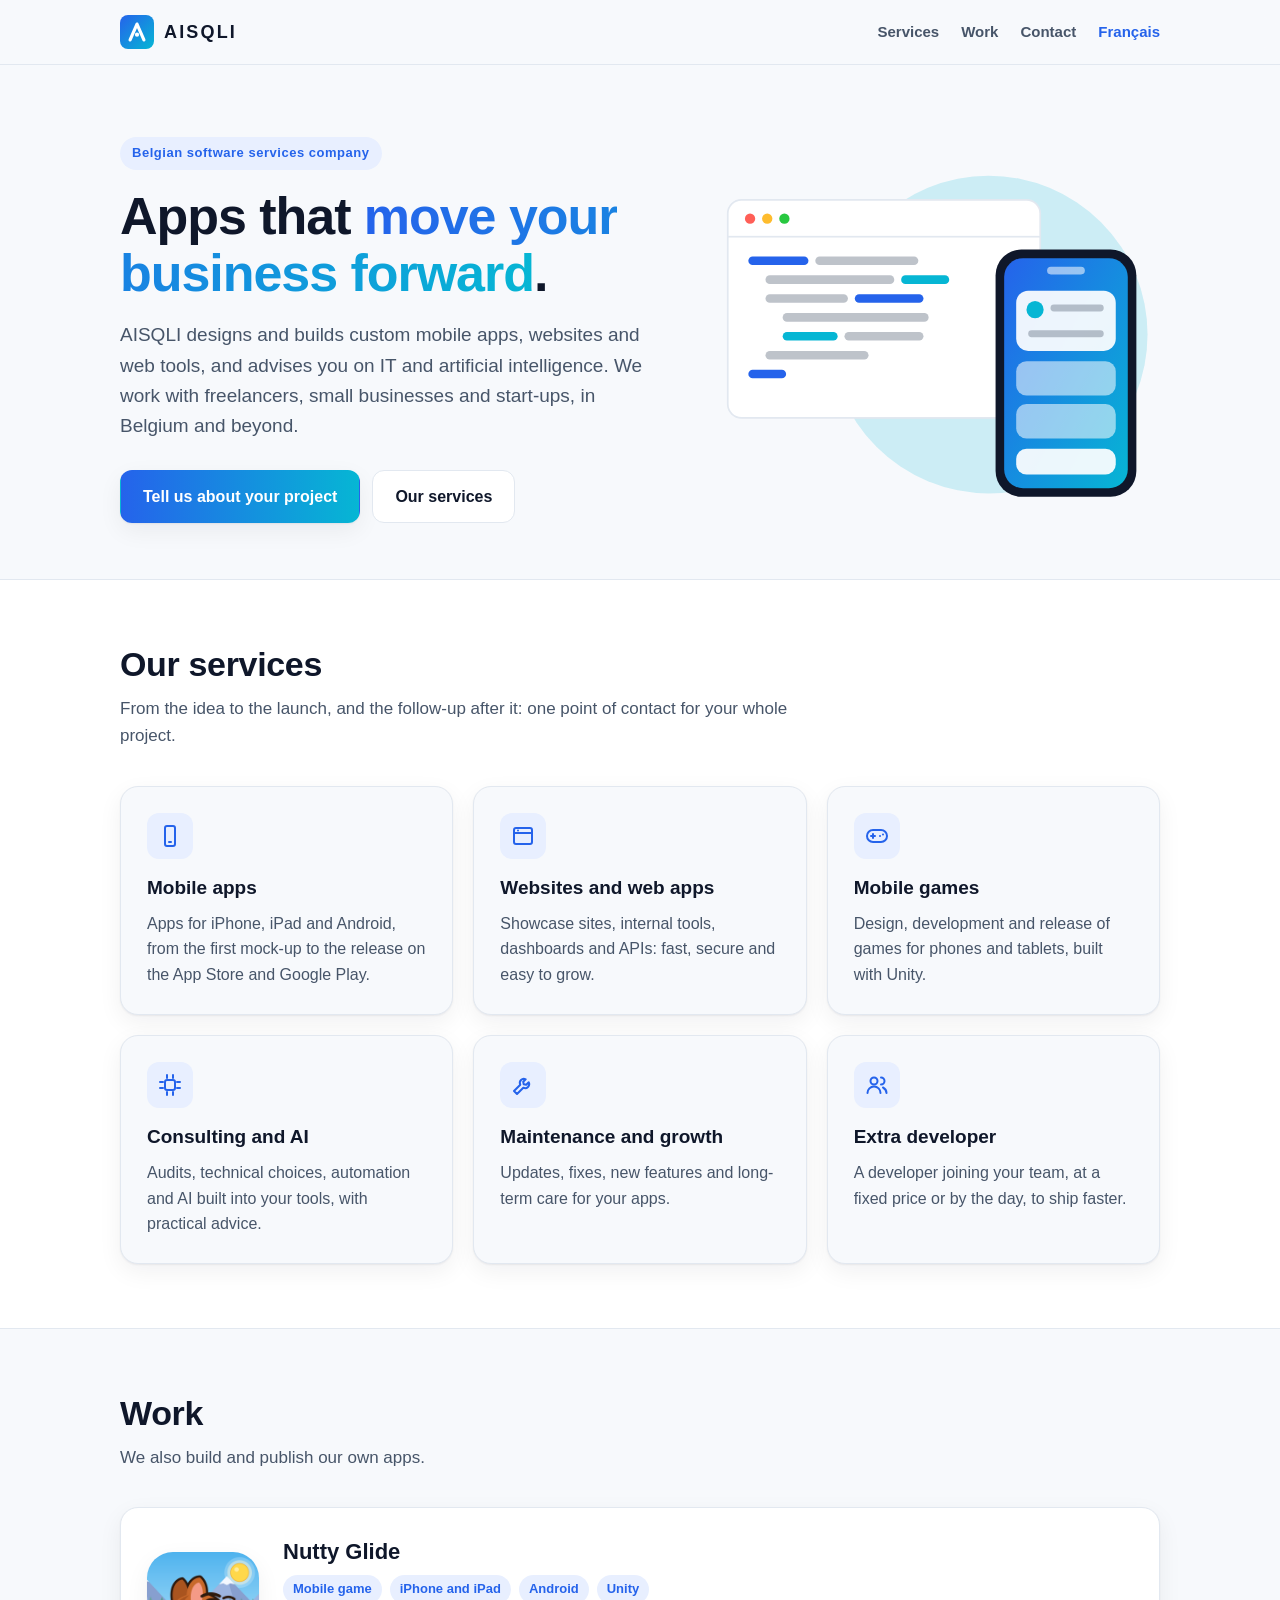
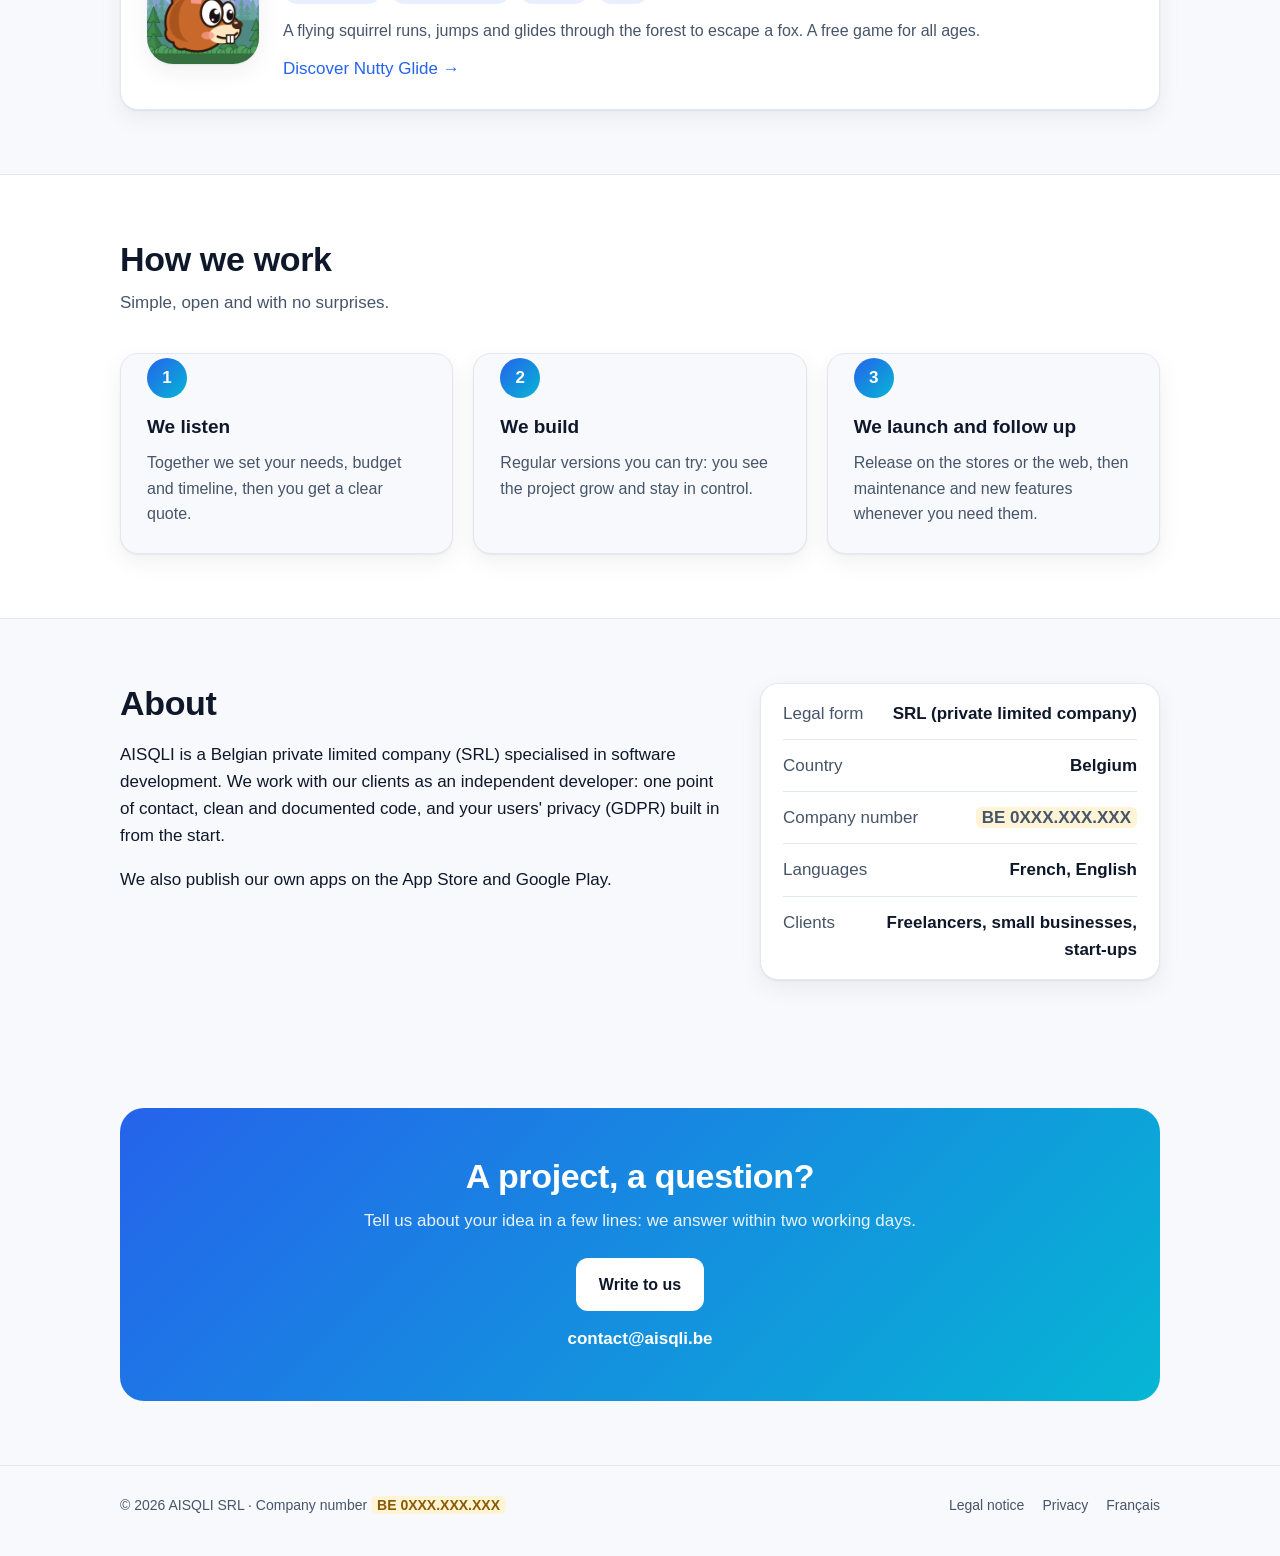
==== en/index.html @ 8b054ece "Site d'AISQLI SRL : accueil, services, réalisations, mentions légales et confidentialité (FR et EN)" ====
<!doctype html>
<html lang="en">
<head>
  <meta charset="utf-8">
  <meta name="viewport" content="width=device-width, initial-scale=1">
  <meta http-equiv="Content-Security-Policy" content="default-src 'none'; img-src 'self'; style-src 'self'; base-uri 'none'; form-action 'none'">
  <meta name="referrer" content="no-referrer">
  <title>AISQLI · App development and IT consulting</title>
  <meta name="description" content="AISQLI SRL designs and builds custom mobile apps, websites and web tools, and advises businesses on IT and artificial intelligence. A Belgian company.">
  <link rel="icon" type="image/svg+xml" href="../img/logo.svg">
  <link rel="apple-touch-icon" href="../img/apple-touch-icon.png">
  <link rel="alternate" hreflang="fr" href="../">
  <link rel="alternate" hreflang="en" href="./">
  <link rel="stylesheet" href="../style.css">
</head>
<body>
  <header class="top">
    <div class="wrap">
      <a class="brand" href="./"><img src="../img/logo.svg" alt="">AISQLI</a>
      <nav class="nav">
        <a class="hide-sm" href="#services">Services</a>
        <a class="hide-sm" href="#work">Work</a>
        <a href="#contact">Contact</a>
        <a class="lang" href="../" hreflang="fr" lang="fr">Français</a>
      </nav>
    </div>
  </header>

  <main>
    <section class="hero">
      <div class="wrap">
        <div>
          <span class="eyebrow">Belgian software services company</span>
          <h1>Apps that <span class="grad">move your business forward</span>.</h1>
          <p class="lead">AISQLI designs and builds custom mobile apps, websites and web tools, and advises you on IT and
            artificial intelligence. We work with freelancers, small businesses and start-ups, in Belgium and beyond.</p>
          <div class="actions">
            <a class="btn primary" href="mailto:contact@aisqli.be">Tell us about your project</a>
            <a class="btn ghost" href="#services">Our services</a>
          </div>
        </div>
        <svg class="art" viewBox="0 0 520 420" role="img" aria-label="A code window and a phone">
          <defs>
            <linearGradient id="screen" x1="0" y1="0" x2="1" y2="1">
              <stop offset="0" stop-color="#2563EB"/>
              <stop offset="1" stop-color="#06B6D4"/>
            </linearGradient>
          </defs>
          <circle class="glow" cx="320" cy="215" r="185"/>
          <rect class="window" x="16" y="58" width="364" height="254" rx="16"/>
          <circle class="dot1" cx="42" cy="80" r="6"/>
          <circle class="dot2" cx="62" cy="80" r="6"/>
          <circle class="dot3" cx="82" cy="80" r="6"/>
          <rect class="bar" x="16" y="100" width="364" height="2"/>
          <rect class="code-a" x="40" y="124" width="70" height="10" rx="5"/>
          <rect class="code-c" x="118" y="124" width="120" height="10" rx="5"/>
          <rect class="code-c" x="60" y="146" width="150" height="10" rx="5"/>
          <rect class="code-b" x="218" y="146" width="56" height="10" rx="5"/>
          <rect class="code-c" x="60" y="168" width="96" height="10" rx="5"/>
          <rect class="code-a" x="164" y="168" width="80" height="10" rx="5"/>
          <rect class="code-c" x="80" y="190" width="170" height="10" rx="5"/>
          <rect class="code-b" x="80" y="212" width="64" height="10" rx="5"/>
          <rect class="code-c" x="152" y="212" width="92" height="10" rx="5"/>
          <rect class="code-c" x="60" y="234" width="120" height="10" rx="5"/>
          <rect class="code-a" x="40" y="256" width="44" height="10" rx="5"/>
          <rect class="phone" x="328" y="116" width="164" height="288" rx="30"/>
          <rect class="screen" x="338" y="126" width="144" height="268" rx="22"/>
          <rect class="chip" x="388" y="136" width="44" height="9" rx="4.5"/>
          <rect class="card" x="352" y="164" width="116" height="70" rx="14"/>
          <circle class="code-b" cx="374" cy="186" r="10"/>
          <rect class="code-c" x="392" y="180" width="62" height="8" rx="4"/>
          <rect class="code-c" x="366" y="210" width="88" height="8" rx="4"/>
          <rect class="chip" x="352" y="246" width="116" height="40" rx="12"/>
          <rect class="chip" x="352" y="296" width="116" height="40" rx="12"/>
          <rect class="card" x="352" y="348" width="116" height="30" rx="12"/>
        </svg>
      </div>
    </section>

    <section id="services" class="alt">
      <div class="wrap">
        <h2>Our services</h2>
        <p class="sub">From the idea to the launch, and the follow-up after it: one point of contact for your whole project.</p>
        <div class="grid three">
          <article class="card">
            <div class="icon"><svg viewBox="0 0 24 24" aria-hidden="true"><rect x="7" y="2" width="10" height="20" rx="2"/><path d="M11 18h2"/></svg></div>
            <h3>Mobile apps</h3>
            <p>Apps for iPhone, iPad and Android, from the first mock-up to the release on the App Store and Google Play.</p>
          </article>
          <article class="card">
            <div class="icon"><svg viewBox="0 0 24 24" aria-hidden="true"><rect x="3" y="4" width="18" height="16" rx="2"/><path d="M3 9h18"/><path d="M7 6.5h.01"/></svg></div>
            <h3>Websites and web apps</h3>
            <p>Showcase sites, internal tools, dashboards and APIs: fast, secure and easy to grow.</p>
          </article>
          <article class="card">
            <div class="icon"><svg viewBox="0 0 24 24" aria-hidden="true"><rect x="2" y="6" width="20" height="12" rx="6"/><path d="M6 12h4M8 10v4"/><path d="M15 12h.01M18 10.5h.01"/></svg></div>
            <h3>Mobile games</h3>
            <p>Design, development and release of games for phones and tablets, built with Unity.</p>
          </article>
          <article class="card">
            <div class="icon"><svg viewBox="0 0 24 24" aria-hidden="true"><rect x="7" y="7" width="10" height="10" rx="2"/><path d="M9 2v3M15 2v3M9 19v3M15 19v3M2 9h3M2 15h3M19 9h3M19 15h3"/></svg></div>
            <h3>Consulting and AI</h3>
            <p>Audits, technical choices, automation and AI built into your tools, with practical advice.</p>
          </article>
          <article class="card">
            <div class="icon"><svg viewBox="0 0 24 24" aria-hidden="true"><path d="M14.7 6.3a4 4 0 0 0-5.4 5.4L3 18l3 3 6.3-6.3a4 4 0 0 0 5.4-5.4l-2.5 2.5-2.5-.5-.5-2.5z"/></svg></div>
            <h3>Maintenance and growth</h3>
            <p>Updates, fixes, new features and long-term care for your apps.</p>
          </article>
          <article class="card">
            <div class="icon"><svg viewBox="0 0 24 24" aria-hidden="true"><circle cx="9" cy="8" r="3.5"/><path d="M2.5 20a6.5 6.5 0 0 1 13 0"/><path d="M16 4.5a3.5 3.5 0 0 1 0 7"/><path d="M18 14.5a6.5 6.5 0 0 1 3.5 5.5"/></svg></div>
            <h3>Extra developer</h3>
            <p>A developer joining your team, at a fixed price or by the day, to ship faster.</p>
          </article>
        </div>
      </div>
    </section>

    <section id="work">
      <div class="wrap">
        <h2>Work</h2>
        <p class="sub">We also build and publish our own apps.</p>
        <article class="card work">
          <img src="../img/nutty-glide.png" alt="Nutty Glide icon">
          <div>
            <h3>Nutty Glide</h3>
            <ul class="tags"><li>Mobile game</li><li>iPhone and iPad</li><li>Android</li><li>Unity</li></ul>
            <p>A flying squirrel runs, jumps and glides through the forest to escape a fox. A free game for all ages.</p>
            <a href="https://nuttyglide.github.io/">Discover Nutty Glide →</a>
          </div>
        </article>
      </div>
    </section>

    <section id="method" class="alt">
      <div class="wrap">
        <h2>How we work</h2>
        <p class="sub">Simple, open and with no surprises.</p>
        <div class="grid three steps">
          <article class="card step">
            <div class="num">1</div>
            <h3>We listen</h3>
            <p>Together we set your needs, budget and timeline, then you get a clear quote.</p>
          </article>
          <article class="card step">
            <div class="num">2</div>
            <h3>We build</h3>
            <p>Regular versions you can try: you see the project grow and stay in control.</p>
          </article>
          <article class="card step">
            <div class="num">3</div>
            <h3>We launch and follow up</h3>
            <p>Release on the stores or the web, then maintenance and new features whenever you need them.</p>
          </article>
        </div>
      </div>
    </section>

    <section id="about">
      <div class="wrap about">
        <div>
          <h2>About</h2>
          <p>AISQLI is a Belgian private limited company (SRL) specialised in software development. We work with our
            clients as an independent developer: one point of contact, clean and documented code, and your users' privacy
            (GDPR) built in from the start.</p>
          <p>We also publish our own apps on the App Store and Google Play.</p>
        </div>
        <ul class="facts card">
          <li><span>Legal form</span><span>SRL (private limited company)</span></li>
          <li><span>Country</span><span>Belgium</span></li>
          <li><span>Company number</span><span><span class="todo">BE 0XXX.XXX.XXX</span></span></li>
          <li><span>Languages</span><span>French, English</span></li>
          <li><span>Clients</span><span>Freelancers, small businesses, start-ups</span></li>
        </ul>
      </div>
    </section>

    <section id="contact">
      <div class="wrap">
        <div class="contact">
          <h2>A project, a question?</h2>
          <p>Tell us about your idea in a few lines: we answer within two working days.</p>
          <a class="btn" href="mailto:contact@aisqli.be">Write to us</a>
          <a class="mail" href="mailto:contact@aisqli.be">contact@aisqli.be</a>
        </div>
      </div>
    </section>
  </main>

  <footer class="foot">
    <div class="wrap">
      <span>© 2026 AISQLI SRL · Company number <span class="todo">BE 0XXX.XXX.XXX</span></span>
      <nav>
        <a href="legal.html">Legal notice</a>
        <a href="privacy.html">Privacy</a>
        <a href="../" hreflang="fr" lang="fr">Français</a>
      </nav>
    </div>
  </footer>
</body>
</html>
---- style.css ----
/* AISQLI SRL: one stylesheet for every page. No external fonts, scripts or images. */
:root {
  --bg: #f7f9fc;
  --surface: #ffffff;
  --ink: #0f172a;
  --muted: #475569;
  --line: #e2e8f0;
  --accent: #2563eb;
  --accent-2: #06b6d4;
  --accent-soft: #e8efff;
  --todo-bg: #fff4d6;
  --todo-ink: #8a5a00;
  --radius: 18px;
  --shadow: 0 1px 2px rgba(15, 23, 42, 0.06), 0 8px 24px rgba(15, 23, 42, 0.06);
  --font: -apple-system, BlinkMacSystemFont, "Segoe UI", Inter, Roboto, "Helvetica Neue", Arial, sans-serif;
  color-scheme: light dark;
}

@media (prefers-color-scheme: dark) {
  :root {
    --bg: #0b1120;
    --surface: #111a2e;
    --ink: #e6ecf5;
    --muted: #9fb0c8;
    --line: #22304a;
    --accent: #5b8cff;
    --accent-2: #22d3ee;
    --accent-soft: #16233f;
    --todo-bg: #3a2c0a;
    --todo-ink: #ffd57a;
    --shadow: 0 1px 2px rgba(0, 0, 0, 0.4), 0 8px 24px rgba(0, 0, 0, 0.3);
  }
}

* { box-sizing: border-box; }

html { scroll-behavior: smooth; }

body {
  margin: 0;
  background: var(--bg);
  color: var(--ink);
  font-family: var(--font);
  font-size: 17px;
  line-height: 1.6;
  -webkit-text-size-adjust: 100%;
}

a { color: var(--accent); text-decoration: none; }
a:hover { text-decoration: underline; }

.wrap { max-width: 1080px; margin: 0 auto; padding: 0 20px; }

/* Header */
.top {
  position: sticky;
  top: 0;
  z-index: 10;
  background: color-mix(in srgb, var(--bg) 88%, transparent);
  backdrop-filter: saturate(160%) blur(10px);
  -webkit-backdrop-filter: saturate(160%) blur(10px);
  border-bottom: 1px solid var(--line);
}
.top .wrap { display: flex; align-items: center; justify-content: space-between; height: 64px; gap: 16px; }
.brand { display: flex; align-items: center; gap: 10px; color: var(--ink); font-weight: 800; letter-spacing: 0.12em; font-size: 18px; }
.brand:hover { text-decoration: none; }
.brand img { width: 34px; height: 34px; }
.nav { display: flex; gap: 22px; font-size: 15px; }
.nav a { color: var(--muted); font-weight: 600; }
.nav a:hover { color: var(--ink); text-decoration: none; }
.nav .lang { color: var(--accent); }

/* Hero */
.hero { padding: 72px 0 56px; }
.hero .wrap { display: grid; grid-template-columns: 1.1fr 0.9fr; gap: 48px; align-items: center; }
.eyebrow {
  display: inline-block;
  padding: 6px 12px;
  border-radius: 999px;
  background: var(--accent-soft);
  color: var(--accent);
  font-size: 13px;
  font-weight: 700;
  letter-spacing: 0.04em;
}
h1 { font-size: clamp(34px, 5vw, 52px); line-height: 1.1; margin: 18px 0 18px; letter-spacing: -0.02em; }
h1 .grad {
  background: linear-gradient(90deg, var(--accent), var(--accent-2));
  -webkit-background-clip: text;
  background-clip: text;
  color: transparent;
}
.lead { font-size: 19px; color: var(--muted); max-width: 34em; margin: 0 0 28px; }
.actions { display: flex; flex-wrap: wrap; gap: 12px; }
.btn {
  display: inline-block;
  padding: 13px 22px;
  border-radius: 12px;
  font-weight: 700;
  font-size: 16px;
  border: 1px solid transparent;
}
.btn:hover { text-decoration: none; }
.btn.primary { background: linear-gradient(90deg, var(--accent), var(--accent-2)); color: #fff; box-shadow: var(--shadow); }
.btn.primary:hover { filter: brightness(1.06); }
.btn.ghost { border-color: var(--line); color: var(--ink); background: var(--surface); }
.btn.ghost:hover { border-color: var(--accent); }

/* Hero illustration (inline SVG, coloured from here) */
.art { width: 100%; height: auto; display: block; }
.art .window { fill: var(--surface); stroke: var(--line); stroke-width: 2; }
.art .bar { fill: var(--line); }
.art .dot1 { fill: #ff5f57; }
.art .dot2 { fill: #febc2e; }
.art .dot3 { fill: #28c840; }
.art .code-a { fill: var(--accent); }
.art .code-b { fill: var(--accent-2); }
.art .code-c { fill: var(--muted); opacity: 0.35; }
.art .phone { fill: var(--ink); }
.art .screen { fill: url(#screen); }
.art .card { fill: #ffffff; opacity: 0.92; }
.art .chip { fill: #ffffff; opacity: 0.55; }
.art .glow { fill: var(--accent-2); opacity: 0.18; }

/* Sections */
section { padding: 64px 0; }
section.alt { background: var(--surface); border-top: 1px solid var(--line); border-bottom: 1px solid var(--line); }
h2 { font-size: clamp(26px, 3.4vw, 34px); line-height: 1.2; margin: 0 0 10px; letter-spacing: -0.01em; }
.sub { color: var(--muted); margin: 0 0 36px; max-width: 40em; }

.grid { display: grid; gap: 20px; }
.grid.three { grid-template-columns: repeat(3, 1fr); }
.grid.two { grid-template-columns: repeat(2, 1fr); }

.card {
  background: var(--surface);
  border: 1px solid var(--line);
  border-radius: var(--radius);
  padding: 26px;
  box-shadow: var(--shadow);
}
section.alt .card { background: var(--bg); }
.card h3 { margin: 14px 0 8px; font-size: 19px; }
.card p { margin: 0; color: var(--muted); font-size: 16px; }
.icon {
  width: 46px;
  height: 46px;
  border-radius: 12px;
  display: grid;
  place-items: center;
  background: var(--accent-soft);
}
.icon svg { width: 24px; height: 24px; fill: none; stroke: var(--accent); stroke-width: 2; stroke-linecap: round; stroke-linejoin: round; }

/* Work */
.work { display: flex; gap: 24px; align-items: center; }
.work img { width: 112px; height: 112px; border-radius: 26px; box-shadow: var(--shadow); flex: none; }
.work h3 { margin: 0 0 6px; font-size: 22px; }
.work p { margin: 0 0 12px; color: var(--muted); }
.tags { display: flex; flex-wrap: wrap; gap: 8px; margin: 0 0 14px; padding: 0; list-style: none; }
.tags li { font-size: 13px; font-weight: 700; color: var(--accent); background: var(--accent-soft); padding: 4px 10px; border-radius: 999px; }

/* Steps */
.steps { counter-reset: step; }
.step { position: relative; padding-top: 4px; }
.step .num {
  width: 40px;
  height: 40px;
  border-radius: 50%;
  display: grid;
  place-items: center;
  font-weight: 800;
  color: #fff;
  background: linear-gradient(135deg, var(--accent), var(--accent-2));
}

/* About */
.about { display: grid; grid-template-columns: 1.2fr 0.8fr; gap: 40px; align-items: start; }
.facts { list-style: none; margin: 0; padding: 0; }
.facts.card { padding: 4px 22px; }
.facts li:last-child { border-bottom: none; }
.facts li { padding: 12px 0; border-bottom: 1px solid var(--line); display: flex; justify-content: space-between; gap: 16px; }
.facts li span:first-child { color: var(--muted); }
.facts li span:last-child { font-weight: 600; text-align: right; }

/* Contact */
.contact {
  text-align: center;
  background: linear-gradient(135deg, var(--accent), var(--accent-2));
  color: #fff;
  border-radius: 24px;
  padding: 48px 24px;
}
.contact h2 { color: #fff; }
.contact p { color: rgba(255, 255, 255, 0.9); margin: 0 auto 24px; max-width: 34em; }
.contact .btn { background: #fff; color: #0f172a; }
.contact .mail { display: block; margin-top: 14px; color: #fff; font-weight: 700; }

/* Text pages (legal, privacy) */
.page { padding: 48px 0 64px; }
.page .wrap { max-width: 820px; }
.page h1 { font-size: clamp(30px, 4vw, 40px); margin-top: 0; }
.page h2 { font-size: 22px; margin: 34px 0 8px; }
.page p, .page li { color: var(--muted); }
.page dl { display: grid; grid-template-columns: max-content 1fr; gap: 8px 20px; margin: 0; }
.page dt { font-weight: 700; color: var(--ink); }
.page dd { margin: 0; color: var(--muted); }
.updated { font-size: 14px; color: var(--muted); }

/* Information still to fill in before going live */
.todo { background: var(--todo-bg); color: var(--todo-ink); padding: 1px 6px; border-radius: 6px; font-weight: 700; }

/* Footer */
.foot { border-top: 1px solid var(--line); padding: 28px 0 40px; font-size: 14px; color: var(--muted); }
.foot .wrap { display: flex; flex-wrap: wrap; justify-content: space-between; gap: 12px; }
.foot nav { display: flex; flex-wrap: wrap; gap: 18px; }
.foot a { color: var(--muted); }

/* Phones and tablets */
@media (max-width: 900px) {
  .hero .wrap, .about { grid-template-columns: 1fr; }
  .hero { padding-top: 44px; }
  .art { max-width: 460px; margin: 0 auto; }
  .grid.three { grid-template-columns: repeat(2, 1fr); }
}

@media (max-width: 640px) {
  body { font-size: 16px; }
  .wrap { padding: 0 16px; }
  .nav { gap: 14px; font-size: 14px; }
  .nav .hide-sm { display: none; }
  .grid.three, .grid.two { grid-template-columns: 1fr; }
  section { padding: 48px 0; }
  .work { flex-direction: column; align-items: flex-start; }
  .page dl { grid-template-columns: 1fr; gap: 2px; }
  .page dd { margin-bottom: 10px; }
  .facts li { flex-direction: column; gap: 2px; }
  .facts li span:last-child { text-align: left; }
}
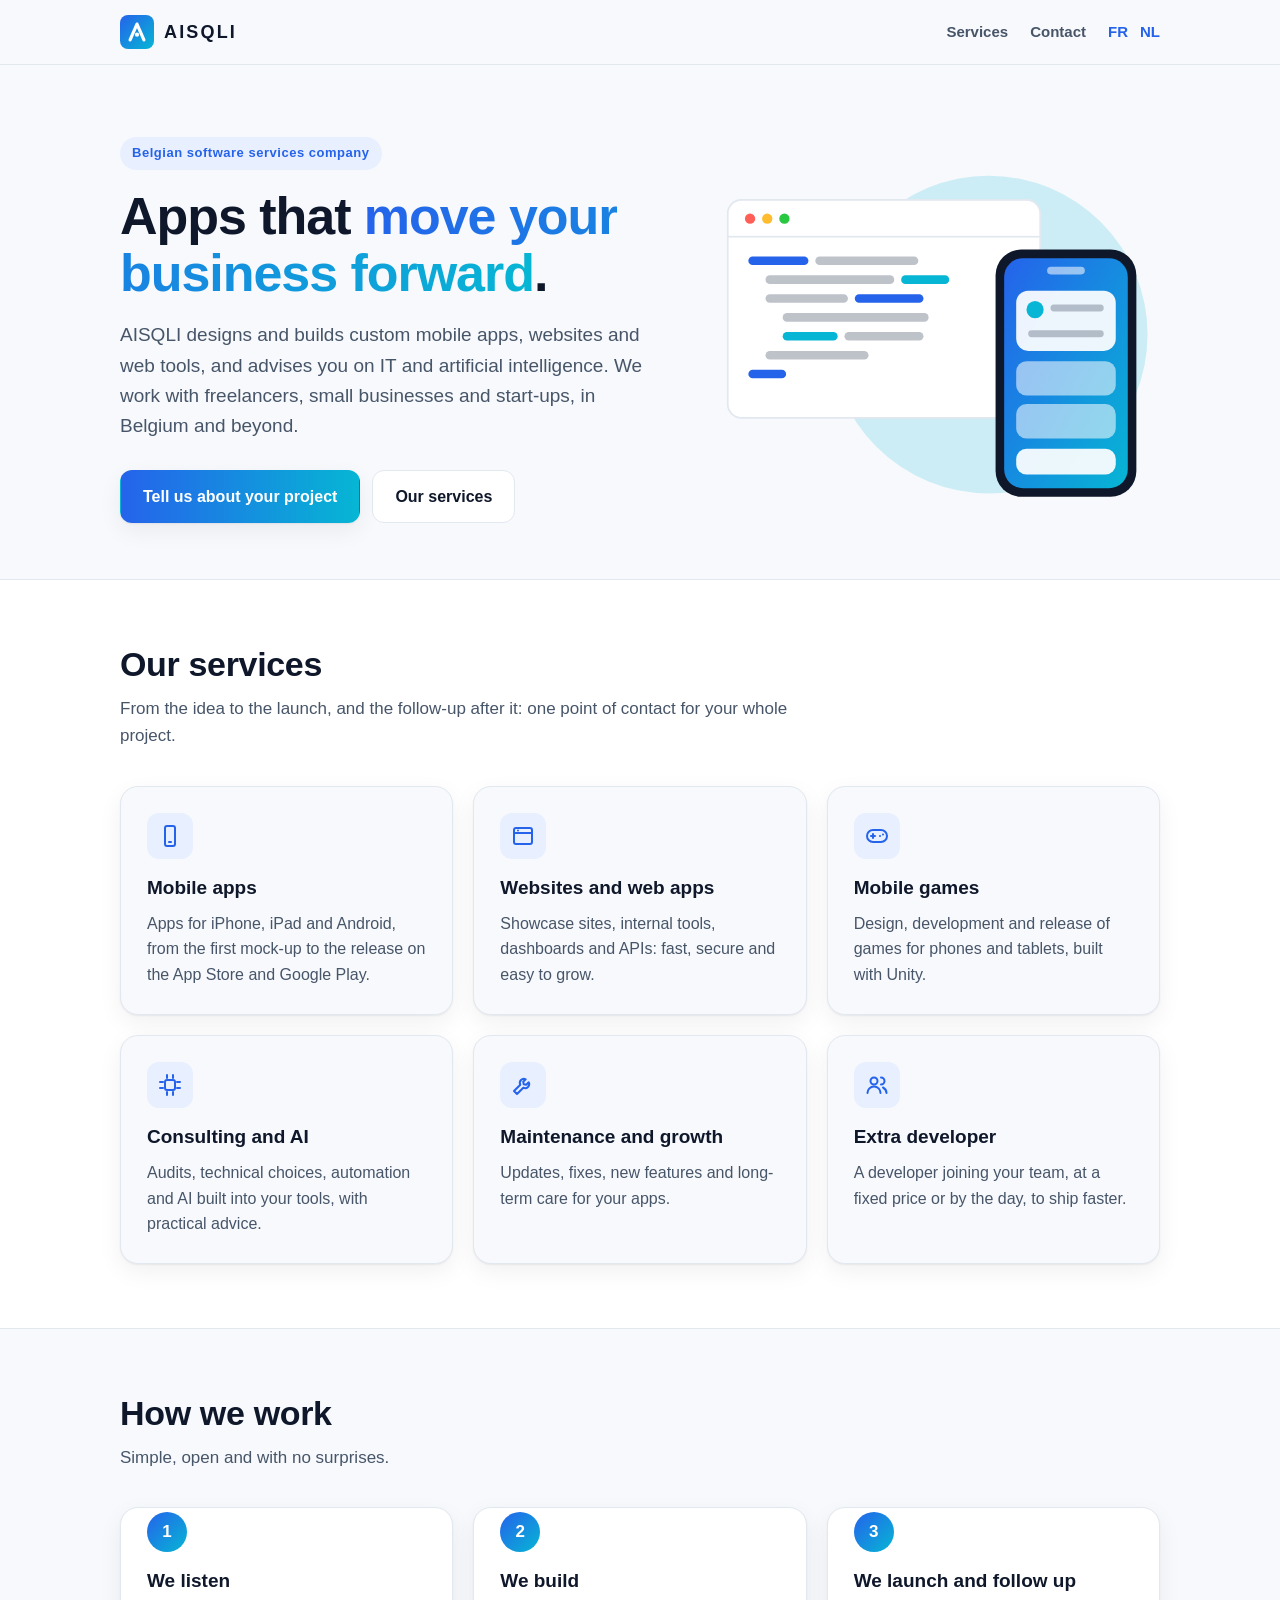
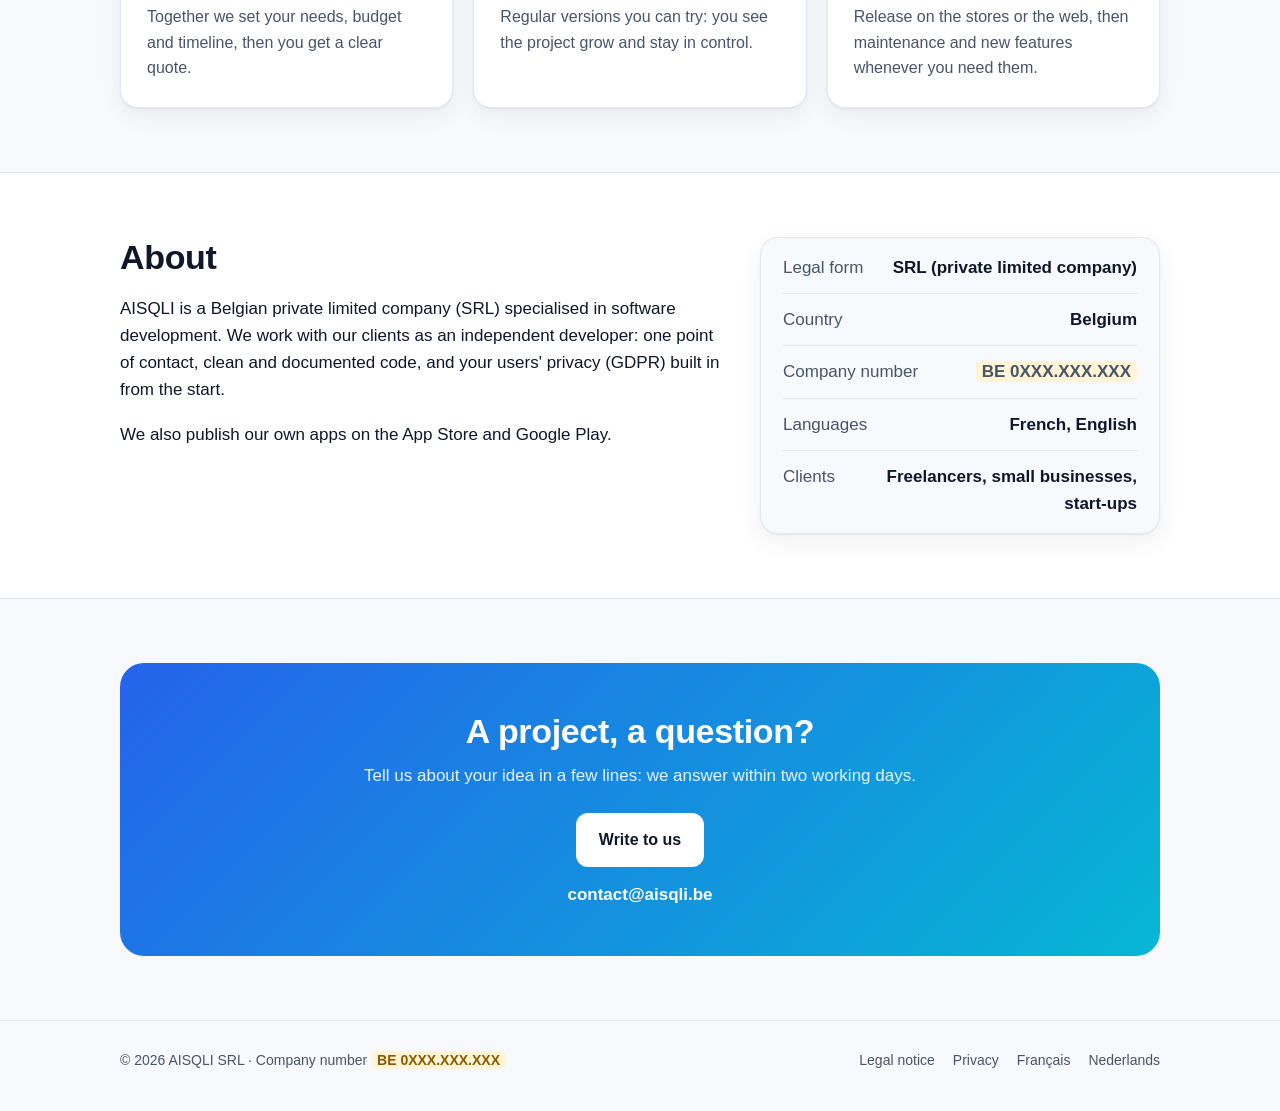
==== commit 5379ec56: "Sans la section Réalisations ; version néerlandaise (nl/)" ====
--- a/en/index.html
+++ b/en/index.html
@@ -10,6 +10,7 @@
   <link rel="icon" type="image/svg+xml" href="../img/logo.svg">
   <link rel="apple-touch-icon" href="../img/apple-touch-icon.png">
   <link rel="alternate" hreflang="fr" href="../">
+  <link rel="alternate" hreflang="nl" href="../nl/">
   <link rel="alternate" hreflang="en" href="./">
   <link rel="stylesheet" href="../style.css">
 </head>
@@ -19,9 +20,9 @@
       <a class="brand" href="./"><img src="../img/logo.svg" alt="">AISQLI</a>
       <nav class="nav">
         <a class="hide-sm" href="#services">Services</a>
-        <a class="hide-sm" href="#work">Work</a>
         <a href="#contact">Contact</a>
-        <a class="lang" href="../" hreflang="fr" lang="fr">Français</a>
+        <a class="lang" href="../" hreflang="fr" lang="fr">FR</a>
+        <a class="lang" href="../nl/" hreflang="nl" lang="nl">NL</a>
       </nav>
     </div>
   </header>
@@ -116,23 +117,7 @@
       </div>
     </section>
 
-    <section id="work">
-      <div class="wrap">
-        <h2>Work</h2>
-        <p class="sub">We also build and publish our own apps.</p>
-        <article class="card work">
-          <img src="../img/nutty-glide.png" alt="Nutty Glide icon">
-          <div>
-            <h3>Nutty Glide</h3>
-            <ul class="tags"><li>Mobile game</li><li>iPhone and iPad</li><li>Android</li><li>Unity</li></ul>
-            <p>A flying squirrel runs, jumps and glides through the forest to escape a fox. A free game for all ages.</p>
-            <a href="https://nuttyglide.github.io/">Discover Nutty Glide →</a>
-          </div>
-        </article>
-      </div>
-    </section>
-
-    <section id="method" class="alt">
+    <section id="method">
       <div class="wrap">
         <h2>How we work</h2>
         <p class="sub">Simple, open and with no surprises.</p>
@@ -156,7 +141,7 @@
       </div>
     </section>
 
-    <section id="about">
+    <section id="about" class="alt">
       <div class="wrap about">
         <div>
           <h2>About</h2>
@@ -194,6 +179,7 @@
         <a href="legal.html">Legal notice</a>
         <a href="privacy.html">Privacy</a>
         <a href="../" hreflang="fr" lang="fr">Français</a>
+        <a href="../nl/" hreflang="nl" lang="nl">Nederlands</a>
       </nav>
     </div>
   </footer>
--- a/style.css
+++ b/style.css
@@ -69,6 +69,7 @@
 .nav a { color: var(--muted); font-weight: 600; }
 .nav a:hover { color: var(--ink); text-decoration: none; }
 .nav .lang { color: var(--accent); }
+.nav .lang + .lang { margin-left: -10px; }
 
 /* Hero */
 .hero { padding: 72px 0 56px; }
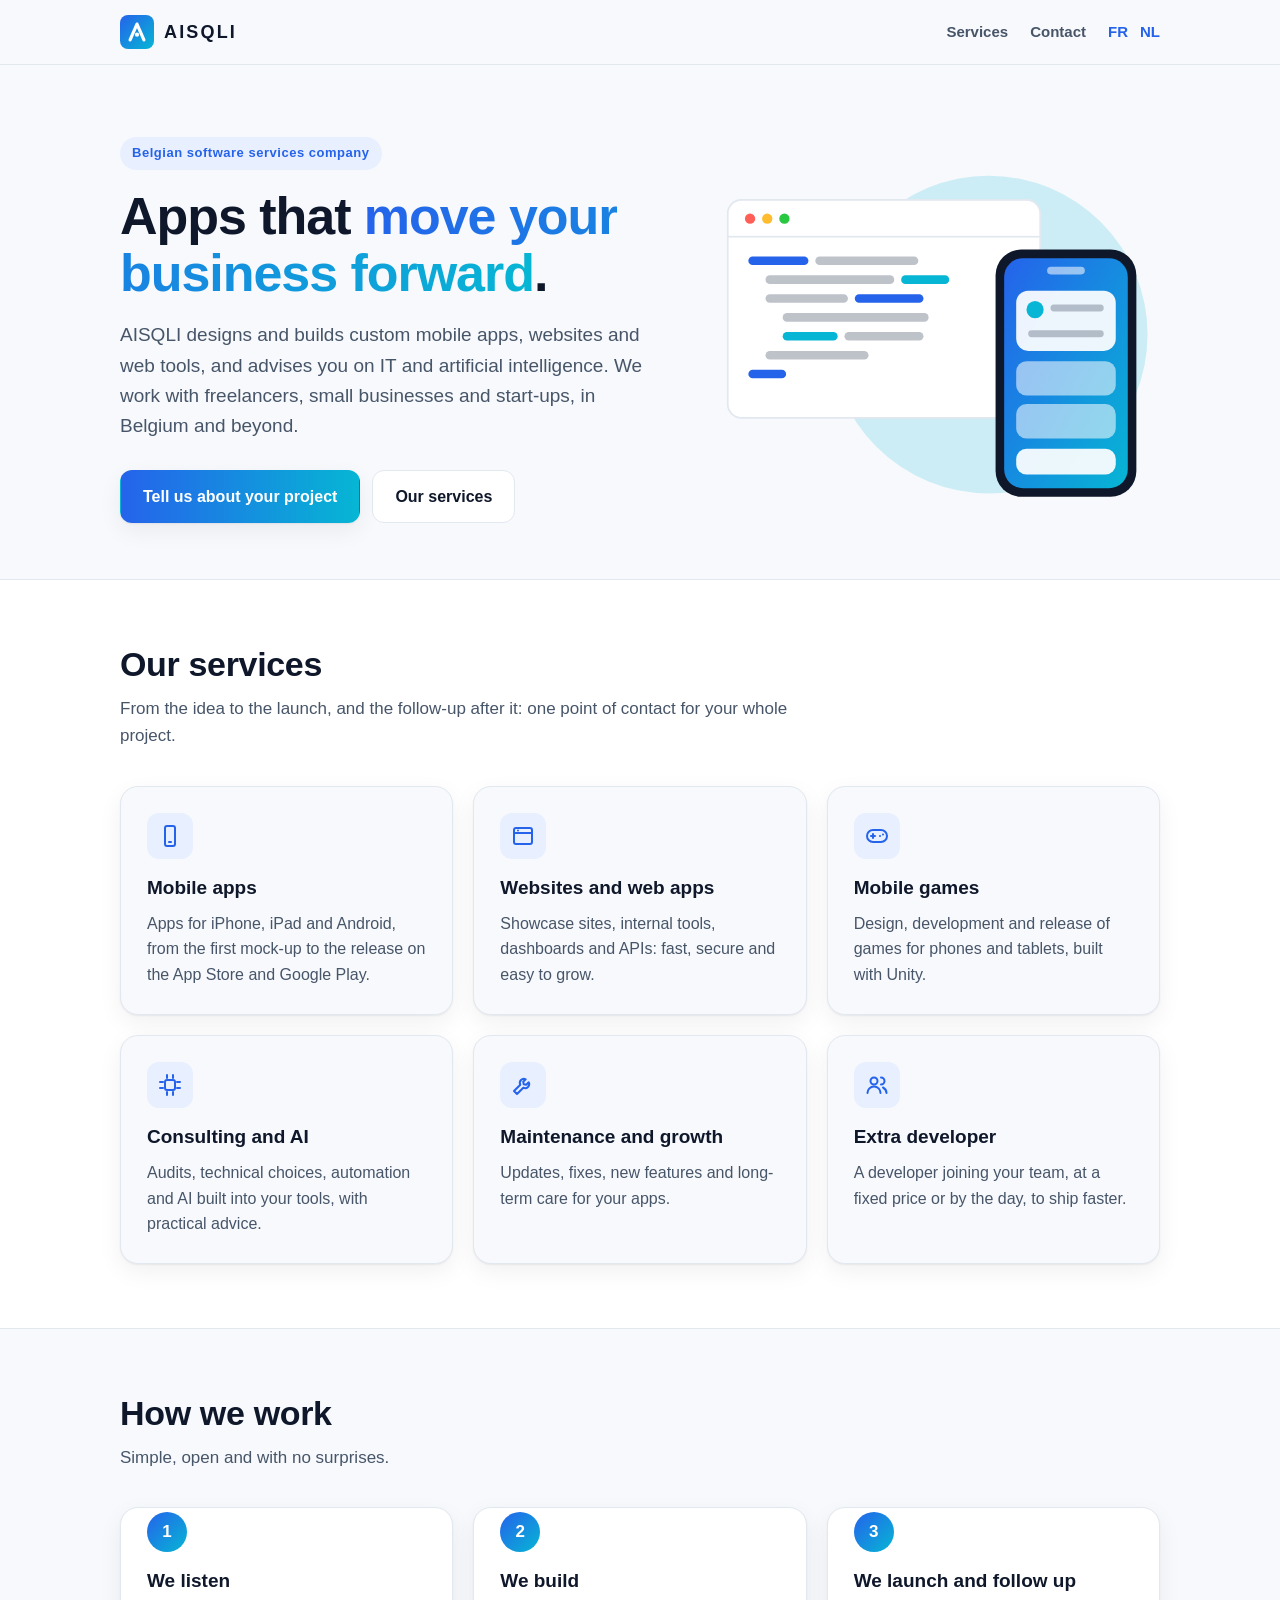
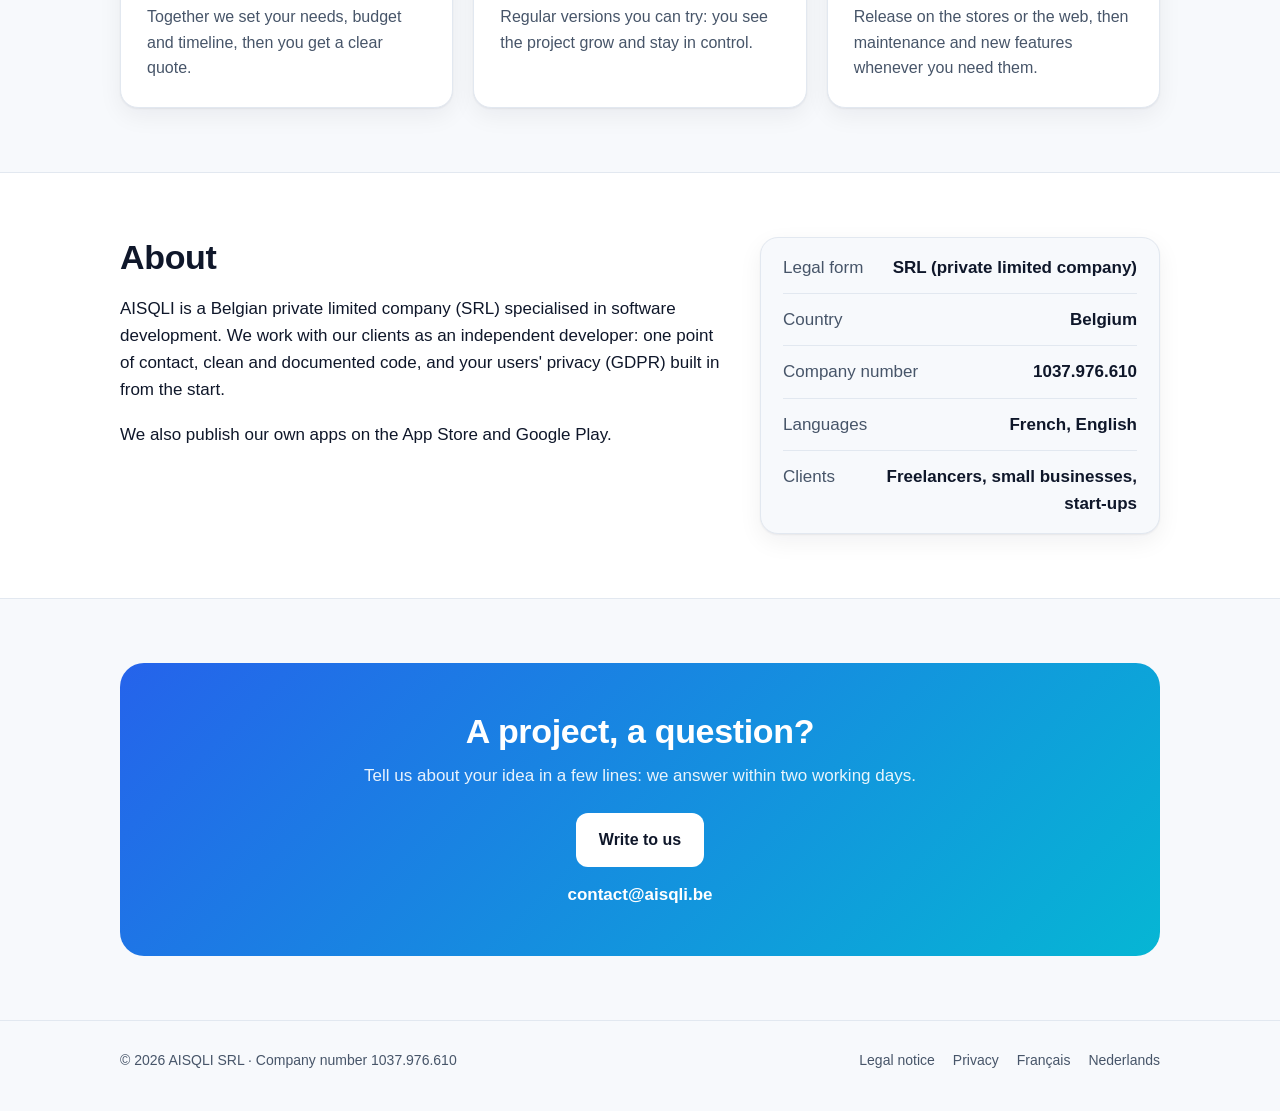
==== commit a9306035: "Infos de la société : siège à Flobecq, numéro d'entreprise et TVA 1037.976.610, RPM Hainaut division" ====
--- a/en/index.html
+++ b/en/index.html
@@ -153,7 +153,7 @@
         <ul class="facts card">
           <li><span>Legal form</span><span>SRL (private limited company)</span></li>
           <li><span>Country</span><span>Belgium</span></li>
-          <li><span>Company number</span><span><span class="todo">BE 0XXX.XXX.XXX</span></span></li>
+          <li><span>Company number</span><span>1037.976.610</span></li>
           <li><span>Languages</span><span>French, English</span></li>
           <li><span>Clients</span><span>Freelancers, small businesses, start-ups</span></li>
         </ul>
@@ -174,7 +174,7 @@
 
   <footer class="foot">
     <div class="wrap">
-      <span>© 2026 AISQLI SRL · Company number <span class="todo">BE 0XXX.XXX.XXX</span></span>
+      <span>© 2026 AISQLI SRL · Company number 1037.976.610</span>
       <nav>
         <a href="legal.html">Legal notice</a>
         <a href="privacy.html">Privacy</a>
--- a/style.css
+++ b/style.css
@@ -8,8 +8,6 @@
   --accent: #2563eb;
   --accent-2: #06b6d4;
   --accent-soft: #e8efff;
-  --todo-bg: #fff4d6;
-  --todo-ink: #8a5a00;
   --radius: 18px;
   --shadow: 0 1px 2px rgba(15, 23, 42, 0.06), 0 8px 24px rgba(15, 23, 42, 0.06);
   --font: -apple-system, BlinkMacSystemFont, "Segoe UI", Inter, Roboto, "Helvetica Neue", Arial, sans-serif;
@@ -26,8 +24,6 @@
     --accent: #5b8cff;
     --accent-2: #22d3ee;
     --accent-soft: #16233f;
-    --todo-bg: #3a2c0a;
-    --todo-ink: #ffd57a;
     --shadow: 0 1px 2px rgba(0, 0, 0, 0.4), 0 8px 24px rgba(0, 0, 0, 0.3);
   }
 }
@@ -208,9 +204,6 @@
 .page dd { margin: 0; color: var(--muted); }
 .updated { font-size: 14px; color: var(--muted); }
 
-/* Information still to fill in before going live */
-.todo { background: var(--todo-bg); color: var(--todo-ink); padding: 1px 6px; border-radius: 6px; font-weight: 700; }
-
 /* Footer */
 .foot { border-top: 1px solid var(--line); padding: 28px 0 40px; font-size: 14px; color: var(--muted); }
 .foot .wrap { display: flex; flex-wrap: wrap; justify-content: space-between; gap: 12px; }
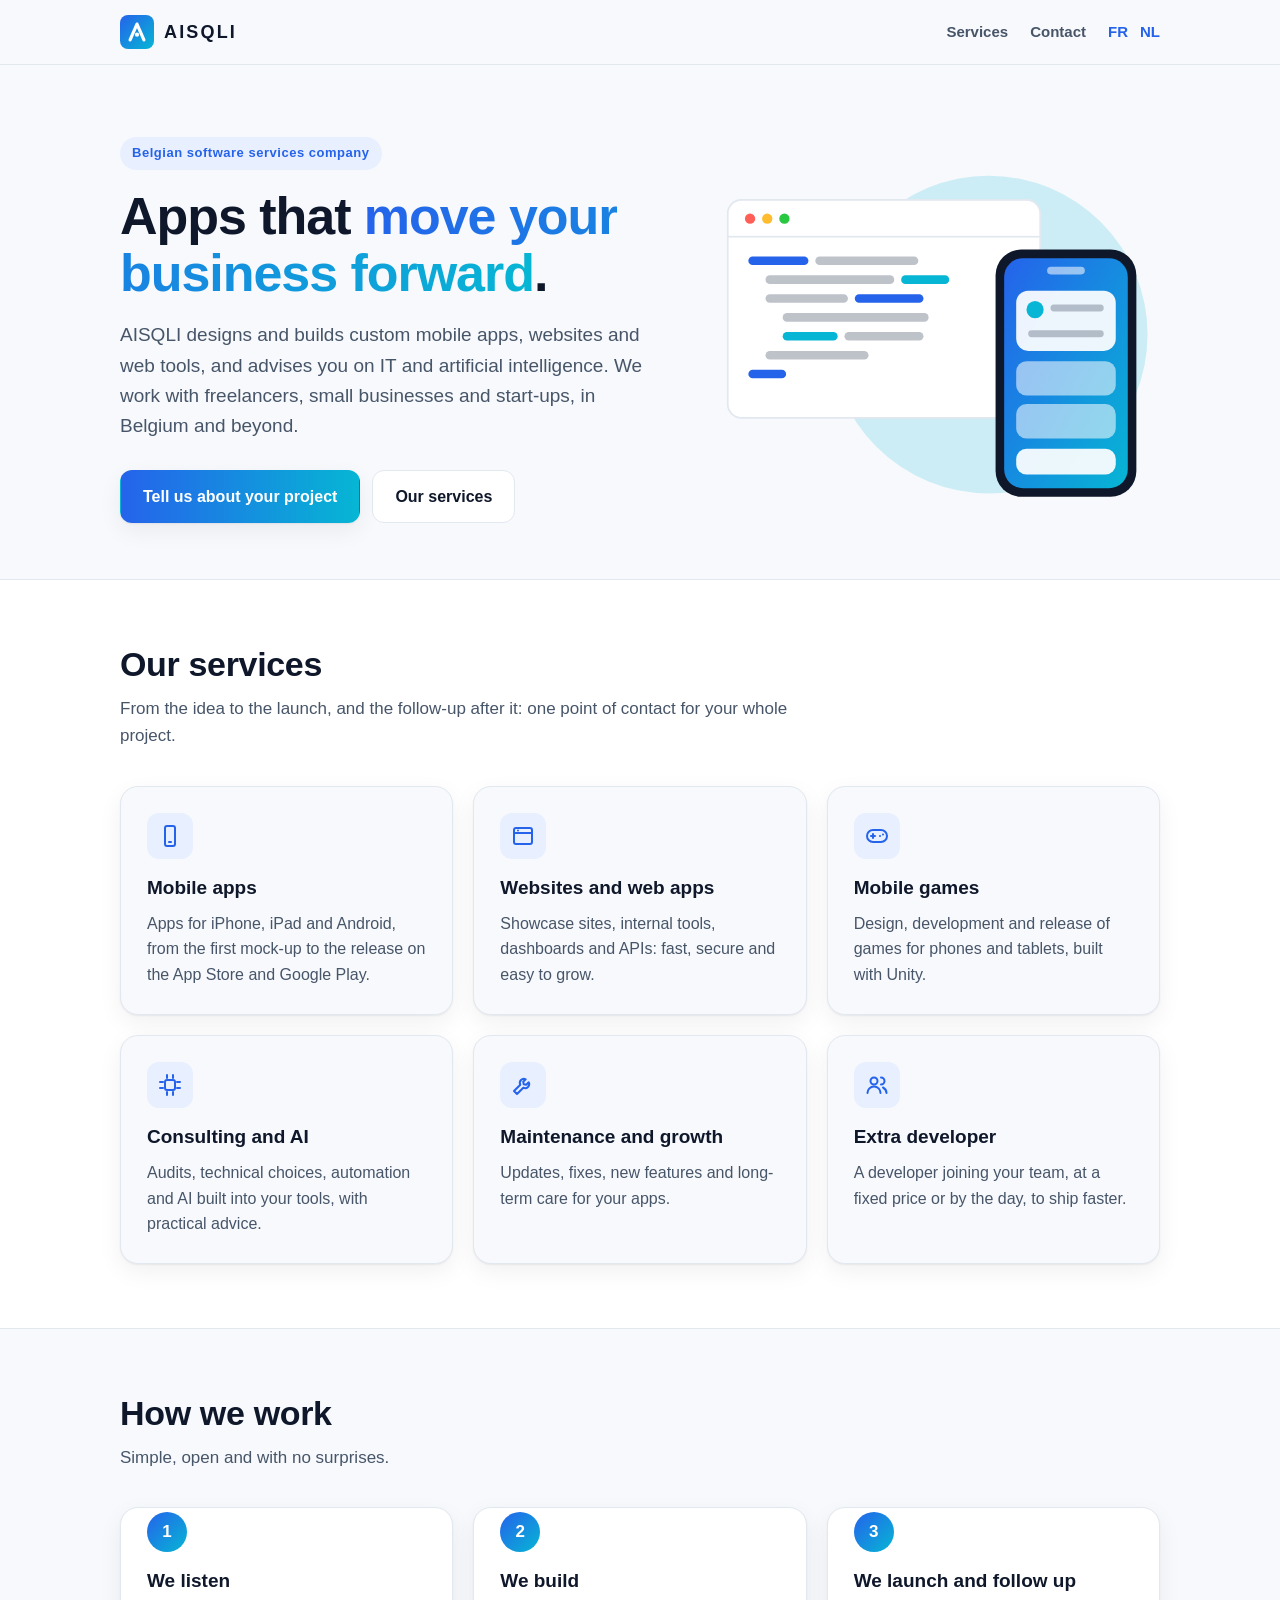
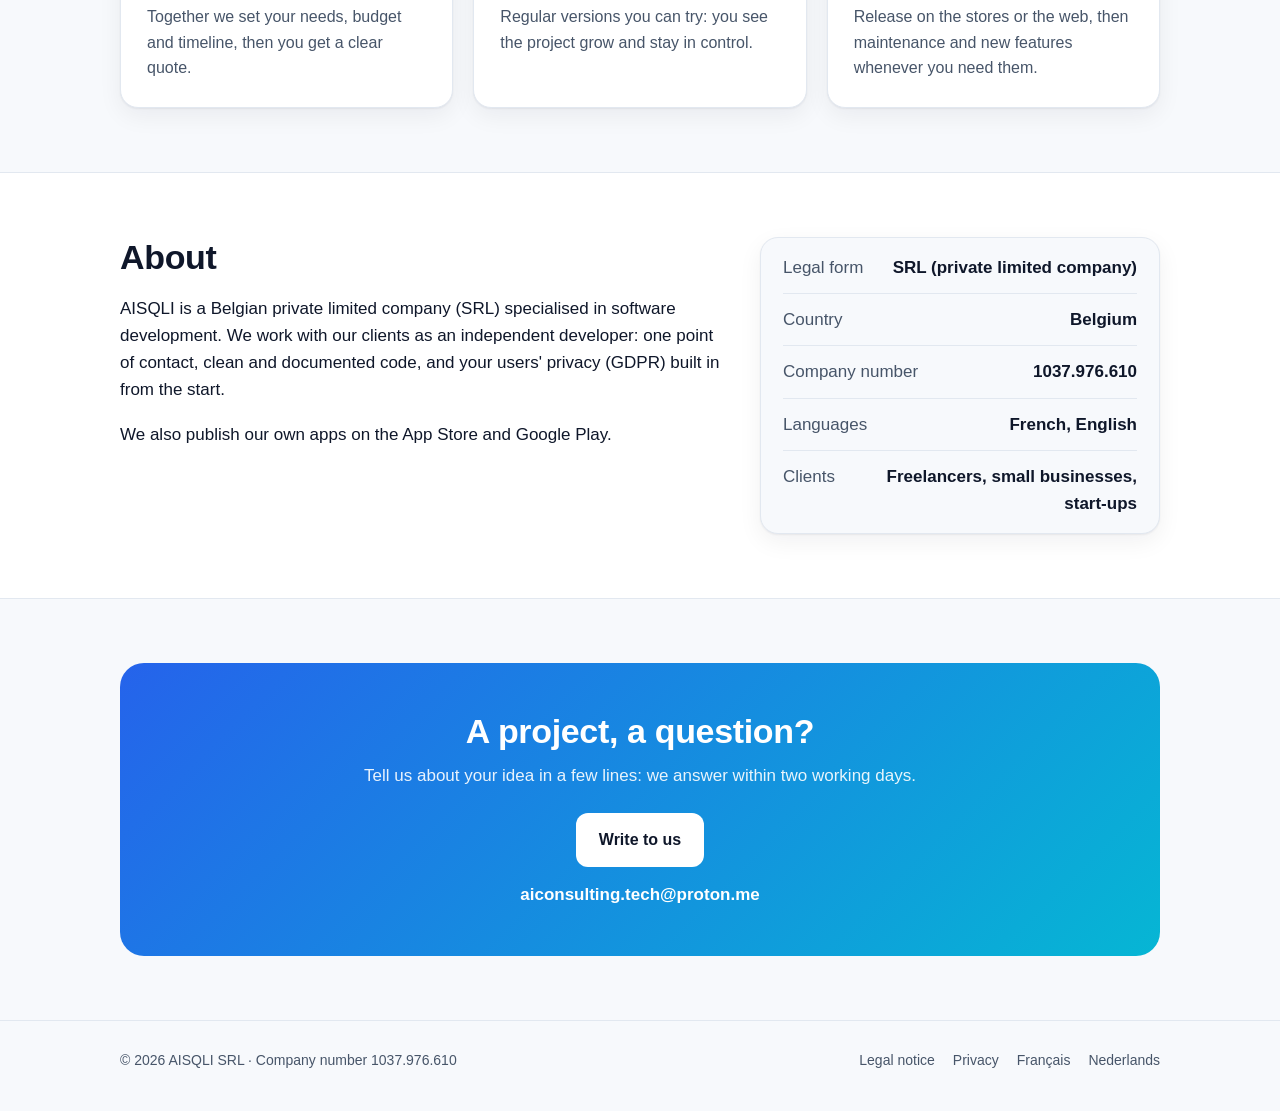
==== commit affe1d46: "En attendant le domaine : contact aiconsulting.tech@proton.me et adresse aisqli.github.io" ====
--- a/en/index.html
+++ b/en/index.html
@@ -36,7 +36,7 @@
           <p class="lead">AISQLI designs and builds custom mobile apps, websites and web tools, and advises you on IT and
             artificial intelligence. We work with freelancers, small businesses and start-ups, in Belgium and beyond.</p>
           <div class="actions">
-            <a class="btn primary" href="mailto:contact@aisqli.be">Tell us about your project</a>
+            <a class="btn primary" href="mailto:aiconsulting.tech@proton.me">Tell us about your project</a>
             <a class="btn ghost" href="#services">Our services</a>
           </div>
         </div>
@@ -165,8 +165,8 @@
         <div class="contact">
           <h2>A project, a question?</h2>
           <p>Tell us about your idea in a few lines: we answer within two working days.</p>
-          <a class="btn" href="mailto:contact@aisqli.be">Write to us</a>
-          <a class="mail" href="mailto:contact@aisqli.be">contact@aisqli.be</a>
+          <a class="btn" href="mailto:aiconsulting.tech@proton.me">Write to us</a>
+          <a class="mail" href="mailto:aiconsulting.tech@proton.me">aiconsulting.tech@proton.me</a>
         </div>
       </div>
     </section>
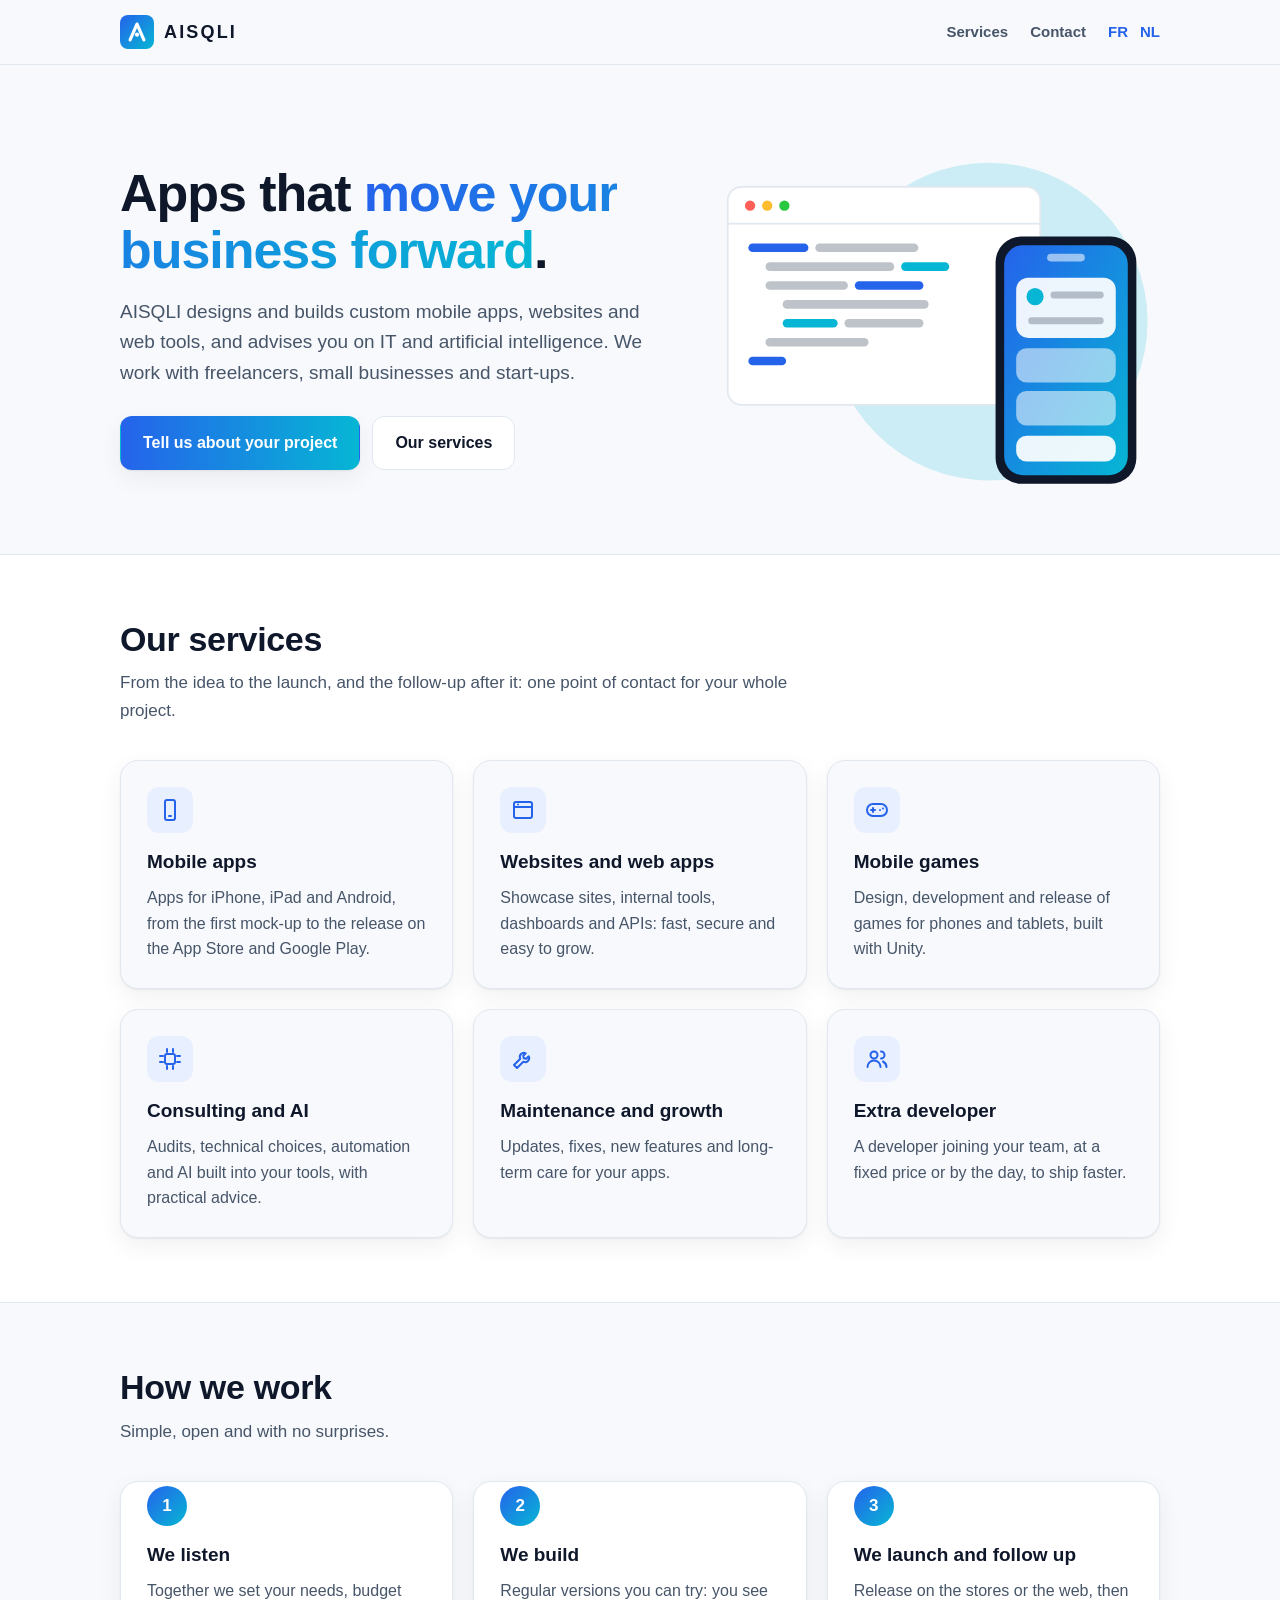
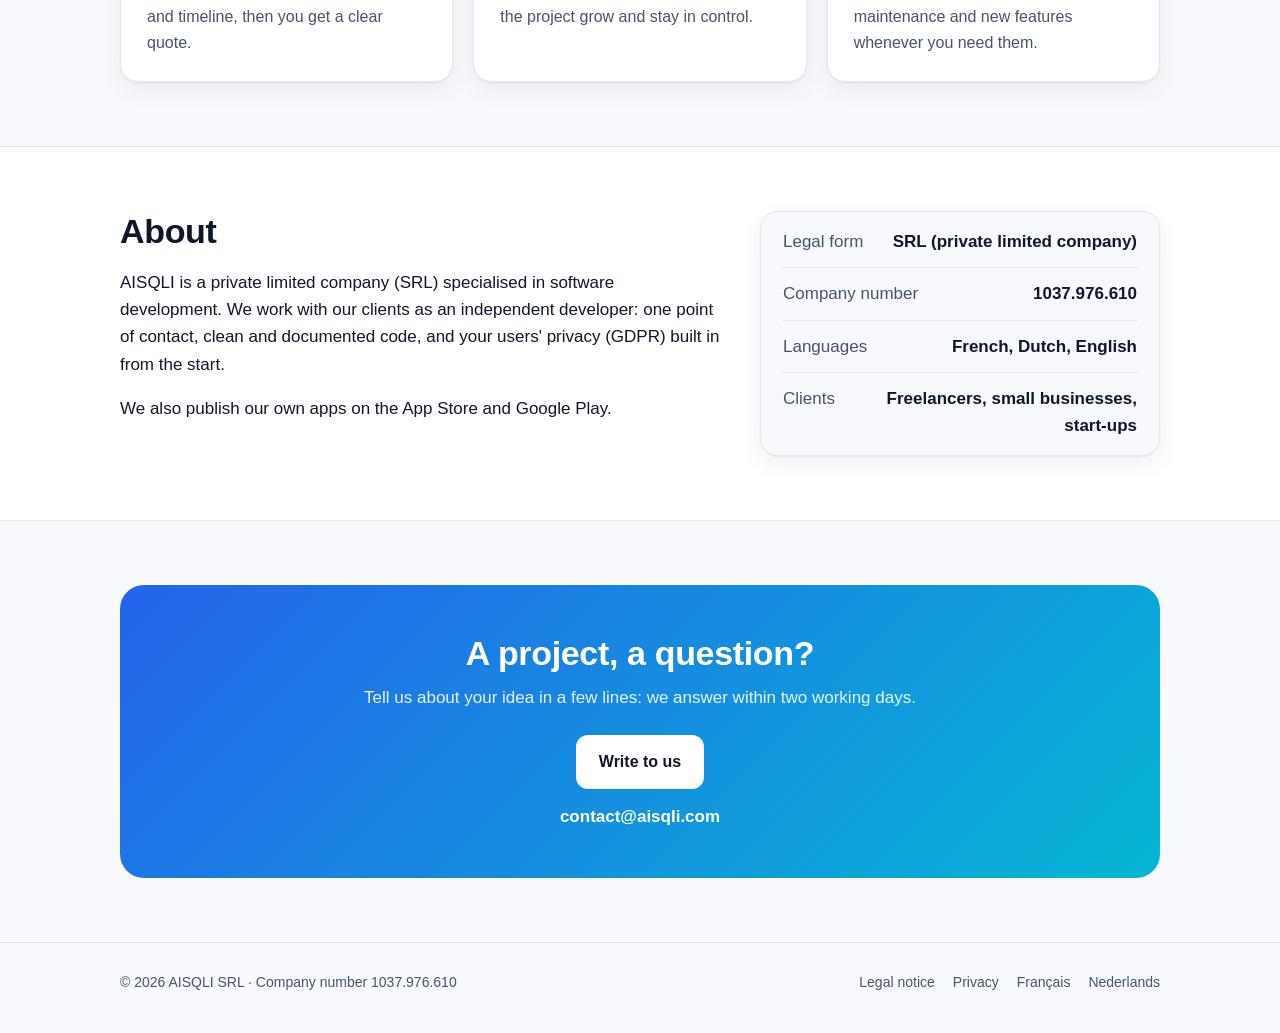
==== commit 5a258d66: "Contact contact@aisqli.com ; plus de Nutty Glide ni d'accroche « société belge » ; néerlandais dans " ====
--- a/en/index.html
+++ b/en/index.html
@@ -6,7 +6,7 @@
   <meta http-equiv="Content-Security-Policy" content="default-src 'none'; img-src 'self'; style-src 'self'; base-uri 'none'; form-action 'none'">
   <meta name="referrer" content="no-referrer">
   <title>AISQLI · App development and IT consulting</title>
-  <meta name="description" content="AISQLI SRL designs and builds custom mobile apps, websites and web tools, and advises businesses on IT and artificial intelligence. A Belgian company.">
+  <meta name="description" content="AISQLI SRL designs and builds custom mobile apps, websites and web tools, and advises businesses on IT and artificial intelligence.">
   <link rel="icon" type="image/svg+xml" href="../img/logo.svg">
   <link rel="apple-touch-icon" href="../img/apple-touch-icon.png">
   <link rel="alternate" hreflang="fr" href="../">
@@ -31,12 +31,11 @@
     <section class="hero">
       <div class="wrap">
         <div>
-          <span class="eyebrow">Belgian software services company</span>
           <h1>Apps that <span class="grad">move your business forward</span>.</h1>
           <p class="lead">AISQLI designs and builds custom mobile apps, websites and web tools, and advises you on IT and
-            artificial intelligence. We work with freelancers, small businesses and start-ups, in Belgium and beyond.</p>
+            artificial intelligence. We work with freelancers, small businesses and start-ups.</p>
           <div class="actions">
-            <a class="btn primary" href="mailto:aiconsulting.tech@proton.me">Tell us about your project</a>
+            <a class="btn primary" href="mailto:contact@aisqli.com">Tell us about your project</a>
             <a class="btn ghost" href="#services">Our services</a>
           </div>
         </div>
@@ -145,16 +144,15 @@
       <div class="wrap about">
         <div>
           <h2>About</h2>
-          <p>AISQLI is a Belgian private limited company (SRL) specialised in software development. We work with our
+          <p>AISQLI is a private limited company (SRL) specialised in software development. We work with our
             clients as an independent developer: one point of contact, clean and documented code, and your users' privacy
             (GDPR) built in from the start.</p>
           <p>We also publish our own apps on the App Store and Google Play.</p>
         </div>
         <ul class="facts card">
           <li><span>Legal form</span><span>SRL (private limited company)</span></li>
-          <li><span>Country</span><span>Belgium</span></li>
           <li><span>Company number</span><span>1037.976.610</span></li>
-          <li><span>Languages</span><span>French, English</span></li>
+          <li><span>Languages</span><span>French, Dutch, English</span></li>
           <li><span>Clients</span><span>Freelancers, small businesses, start-ups</span></li>
         </ul>
       </div>
@@ -165,8 +163,8 @@
         <div class="contact">
           <h2>A project, a question?</h2>
           <p>Tell us about your idea in a few lines: we answer within two working days.</p>
-          <a class="btn" href="mailto:aiconsulting.tech@proton.me">Write to us</a>
-          <a class="mail" href="mailto:aiconsulting.tech@proton.me">aiconsulting.tech@proton.me</a>
+          <a class="btn" href="mailto:contact@aisqli.com">Write to us</a>
+          <a class="mail" href="mailto:contact@aisqli.com">contact@aisqli.com</a>
         </div>
       </div>
     </section>
--- a/style.css
+++ b/style.css
@@ -70,16 +70,6 @@
 /* Hero */
 .hero { padding: 72px 0 56px; }
 .hero .wrap { display: grid; grid-template-columns: 1.1fr 0.9fr; gap: 48px; align-items: center; }
-.eyebrow {
-  display: inline-block;
-  padding: 6px 12px;
-  border-radius: 999px;
-  background: var(--accent-soft);
-  color: var(--accent);
-  font-size: 13px;
-  font-weight: 700;
-  letter-spacing: 0.04em;
-}
 h1 { font-size: clamp(34px, 5vw, 52px); line-height: 1.1; margin: 18px 0 18px; letter-spacing: -0.02em; }
 h1 .grad {
   background: linear-gradient(90deg, var(--accent), var(--accent-2));
@@ -87,6 +77,7 @@
   background-clip: text;
   color: transparent;
 }
+.hero h1 { margin-top: 0; }
 .lead { font-size: 19px; color: var(--muted); max-width: 34em; margin: 0 0 28px; }
 .actions { display: flex; flex-wrap: wrap; gap: 12px; }
 .btn {
